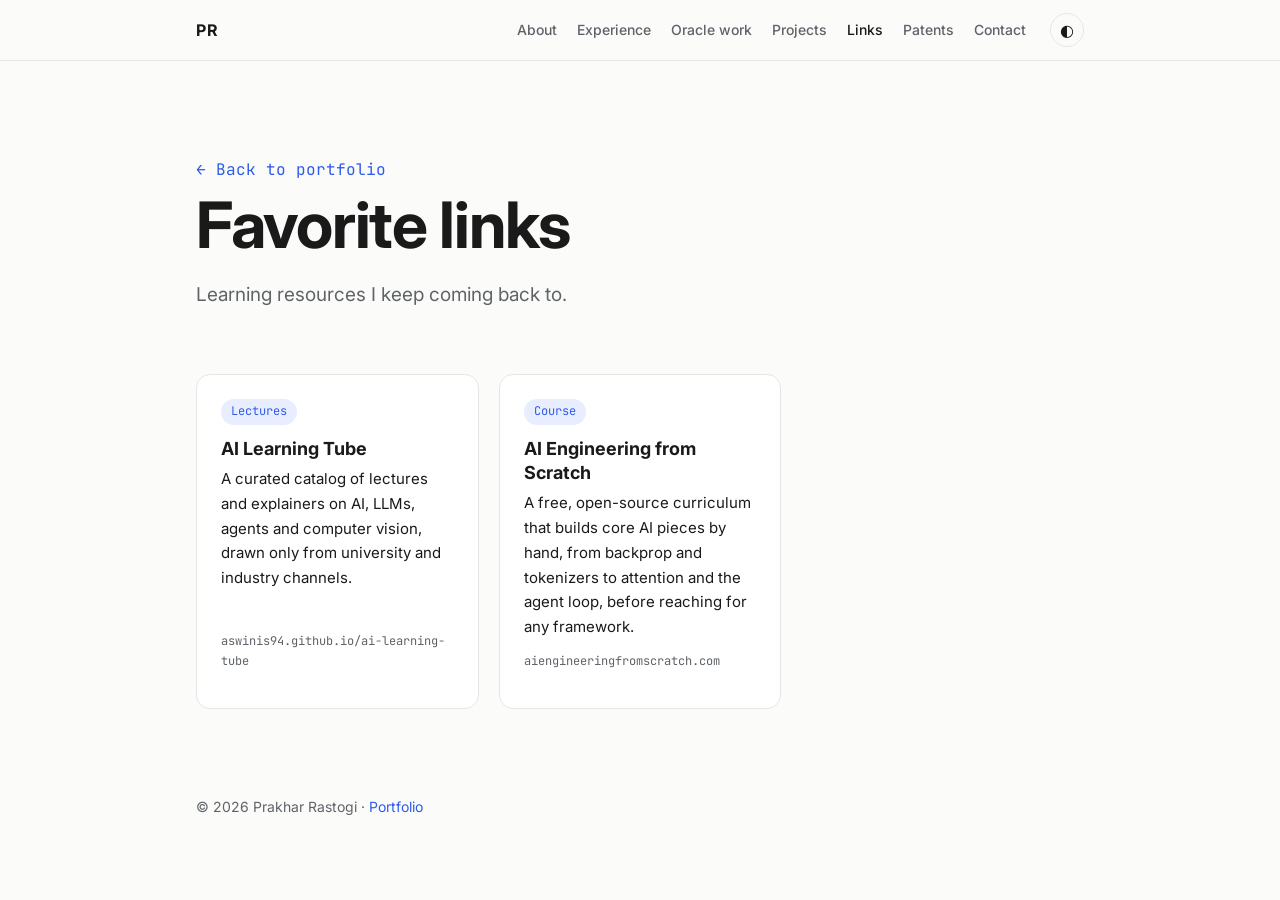
==== links.html @ 48f6272f "Move Favorite links to its own page and add AI Engineering from Scratch" ====
<!doctype html>
<html lang="en">
<head>
  <meta charset="utf-8" />
  <meta name="viewport" content="width=device-width, initial-scale=1" />
  <title>Favorite Links · Prakhar Rastogi</title>
  <meta name="description" content="Learning resources on AI and engineering that Prakhar Rastogi recommends." />
  <link rel="icon" href="assets/favicon.svg" type="image/svg+xml" />
  <link rel="preconnect" href="https://fonts.googleapis.com" />
  <link rel="preconnect" href="https://fonts.gstatic.com" crossorigin />
  <link href="https://fonts.googleapis.com/css2?family=Inter:wght@400;500;600;700&family=JetBrains+Mono:wght@400;500&display=swap" rel="stylesheet" />
  <link rel="stylesheet" href="styles.css" />
  <script>
    // Apply saved theme before paint to avoid a flash.
    try {
      const t = localStorage.getItem("theme");
      if (t) document.documentElement.dataset.theme = t;
    } catch (e) {}
  </script>
</head>
<body>
  <header class="nav">
    <div class="wrap nav-inner">
      <a href="./" class="logo">PR</a>
      <nav>
        <a href="./#about">About</a>
        <a href="./#experience">Experience</a>
        <a href="./#oracle-work">Oracle work</a>
        <a href="./#projects">Projects</a>
        <a href="links.html" aria-current="page">Links</a>
        <a href="./#patents">Patents</a>
        <a href="./#contact">Contact</a>
      </nav>
      <button id="theme-toggle" class="icon-btn" aria-label="Toggle color theme">◐</button>
    </div>
  </header>

  <main id="top">
    <section class="hero wrap page-hero">
      <p class="eyebrow"><a href="./">← Back to portfolio</a></p>
      <h1>Favorite links</h1>
      <p class="lead">Learning resources I keep coming back to.</p>
    </section>

    <section id="links" class="wrap section">
      <div class="cards">
        <a class="card" href="https://aswinis94.github.io/ai-learning-tube/" target="_blank" rel="noopener">
          <p class="tag">Lectures</p>
          <h3>AI Learning Tube</h3>
          <p>A curated catalog of lectures and explainers on AI, LLMs, agents and computer vision, drawn only from university and industry channels.</p>
          <p class="stack">aswinis94.github.io/ai-learning-tube</p>
        </a>
        <a class="card" href="https://aiengineeringfromscratch.com" target="_blank" rel="noopener">
          <p class="tag">Course</p>
          <h3>AI Engineering from Scratch</h3>
          <p>A free, open-source curriculum that builds core AI pieces by hand, from backprop and tokenizers to attention and the agent loop, before reaching for any framework.</p>
          <p class="stack">aiengineeringfromscratch.com</p>
        </a>
      </div>
    </section>
  </main>

  <footer class="wrap footer">
    <p>© <span id="year"></span> Prakhar Rastogi · <a href="./">Portfolio</a></p>
  </footer>

  <script src="script.js"></script>
</body>
</html>
---- styles.css ----
:root {
  --bg: #fbfbfa;
  --surface: #ffffff;
  --text: #1a1a1a;
  --muted: #5f6368;
  --border: #e6e6e3;
  --accent: #2f5bea;
  --accent-soft: #e8eeff;
  --radius: 14px;
  --max: 920px;
}

@media (prefers-color-scheme: dark) {
  :root:not([data-theme="light"]) {
    --bg: #0f1115;
    --surface: #171a21;
    --text: #e8e9ec;
    --muted: #9aa0aa;
    --border: #262a33;
    --accent: #7c9bff;
    --accent-soft: #1d2540;
  }
}
:root[data-theme="dark"] {
  --bg: #0f1115;
  --surface: #171a21;
  --text: #e8e9ec;
  --muted: #9aa0aa;
  --border: #262a33;
  --accent: #7c9bff;
  --accent-soft: #1d2540;
}

* { box-sizing: border-box; }
html { scroll-behavior: smooth; scroll-padding-top: 72px; }
body {
  margin: 0;
  background: var(--bg);
  color: var(--text);
  font: 16px/1.65 "Inter", system-ui, -apple-system, sans-serif;
  -webkit-font-smoothing: antialiased;
}
a { color: var(--accent); text-decoration: none; }
a:hover { text-decoration: underline; }

.wrap { max-width: var(--max); margin: 0 auto; padding: 0 16px; }

/* Nav */
.nav {
  position: sticky; top: 0; z-index: 10;
  background: color-mix(in srgb, var(--bg) 85%, transparent);
  backdrop-filter: blur(10px);
  border-bottom: 1px solid var(--border);
}
.nav-inner { display: flex; align-items: center; gap: 24px; height: 60px; }
.logo { font-weight: 700; color: var(--text); letter-spacing: 0.04em; }
.nav nav { display: flex; gap: 20px; margin-left: auto; }
.nav nav a { color: var(--muted); font-size: 14px; font-weight: 500; }
.nav nav a:hover { color: var(--text); text-decoration: none; }
.icon-btn {
  background: none; border: 1px solid var(--border); color: var(--text);
  width: 34px; height: 34px; border-radius: 50%; cursor: pointer; font-size: 16px;
}

/* Hero */
.hero { padding-top: 96px; padding-bottom: 48px; }
.eyebrow { font-family: "JetBrains Mono", monospace; color: var(--accent); margin: 0 0 8px; }
h1 { font-size: clamp(40px, 7vw, 64px); line-height: 1.05; margin: 0 0 20px; letter-spacing: -0.02em; }
.lead { font-size: 19px; color: var(--muted); max-width: 640px; margin: 0 0 32px; }
.lead strong { color: var(--text); font-weight: 600; }

.cta { display: flex; gap: 12px; flex-wrap: wrap; }
.btn {
  display: inline-block; padding: 10px 18px; border-radius: 999px;
  border: 1px solid var(--border); color: var(--text); font-weight: 500; font-size: 15px;
  background: var(--surface);
}
.btn:hover { text-decoration: none; border-color: var(--accent); }
.btn.primary { background: var(--accent); border-color: var(--accent); color: #fff; }

/* Sections */
.section { padding-top: 56px; padding-bottom: 24px; }
h2 {
  font-size: 13px; text-transform: uppercase; letter-spacing: 0.12em;
  color: var(--muted); font-weight: 600; margin: 0 0 24px;
}
h3 { font-size: 18px; margin: 0 0 6px; line-height: 1.35; }
.meta { color: var(--muted); font-size: 14px; margin: 0; }

.about-grid { display: grid; grid-template-columns: 1.4fr 1fr; gap: 40px; }
.about-grid p { margin-top: 0; }
.skills { list-style: none; padding: 0; margin: 0; display: grid; gap: 14px; font-size: 14px; }
.skills span {
  display: block; font-family: "JetBrains Mono", monospace; font-size: 12px;
  color: var(--accent); margin-bottom: 2px;
}

.job { padding: 20px 0; border-top: 1px solid var(--border); }
.job:first-of-type { border-top: 0; padding-top: 0; }
.job h3 span { color: var(--accent); }
.job ul { margin: 12px 0 0; padding-left: 20px; }
.job li { margin-bottom: 6px; }

.cards { display: grid; grid-template-columns: repeat(auto-fit, minmax(280px, 1fr)); gap: 20px; }
.card {
  display: flex; flex-direction: column;
  background: var(--surface); border: 1px solid var(--border);
  border-radius: var(--radius); padding: 24px; color: var(--text);
  transition: border-color 0.15s, transform 0.15s;
}
.card:hover { border-color: var(--accent); transform: translateY(-2px); text-decoration: none; }
.card p { margin: 0 0 12px; font-size: 15px; }
.tag {
  align-self: flex-start; font-family: "JetBrains Mono", monospace; font-size: 12px !important;
  background: var(--accent-soft); color: var(--accent); padding: 3px 10px; border-radius: 999px;
}
.tag.muted { background: var(--border); color: var(--muted); }
.stats { list-style: none; padding: 0; margin: 4px 0 14px; font-size: 14px; color: var(--muted); }
.stats li { margin-bottom: 6px; }
.stats b { color: var(--text); font-family: "JetBrains Mono", monospace; margin-right: 4px; }
.stack { font-family: "JetBrains Mono", monospace; font-size: 12px !important; color: var(--muted); margin-top: auto !important; }
.link { font-weight: 500; font-size: 15px; }
.case {
  background: var(--surface); border: 1px solid var(--border);
  border-radius: var(--radius); padding: 28px; margin-bottom: 20px;
}
.case .tag { display: inline-block; }
.case h3 { font-size: 21px; margin-top: 10px; }
.case h4 {
  font-size: 13px; text-transform: uppercase; letter-spacing: 0.08em;
  color: var(--muted); margin: 22px 0 8px;
}
.case p { margin: 0 0 8px; }
.case-lead { font-size: 17px; color: var(--muted); }
.case ul { margin: 0; padding-left: 20px; }
.case li { margin-bottom: 8px; }
.case .stack { margin-top: 18px !important; }

.patent p:last-child { color: var(--muted); margin-bottom: 0; }

.page-hero { padding-bottom: 8px; }
.page-hero .eyebrow a { color: inherit; }
.nav nav a[aria-current="page"] { color: var(--text); }
#links { padding-top: 24px; }
#links .cards { grid-template-columns: repeat(auto-fill, minmax(280px, 1fr)); }

.edu { display: grid; grid-template-columns: 1fr 1fr; gap: 20px; }

.contact p { color: var(--muted); margin: 0 0 20px; }

.footer { padding-top: 48px; padding-bottom: 40px; color: var(--muted); font-size: 14px; }

@media (max-width: 720px) {
  .nav nav { display: none; }
  .icon-btn { margin-left: auto; }
  .hero { padding-top: 56px; }
  .about-grid, .edu { grid-template-columns: 1fr; gap: 24px; }
}
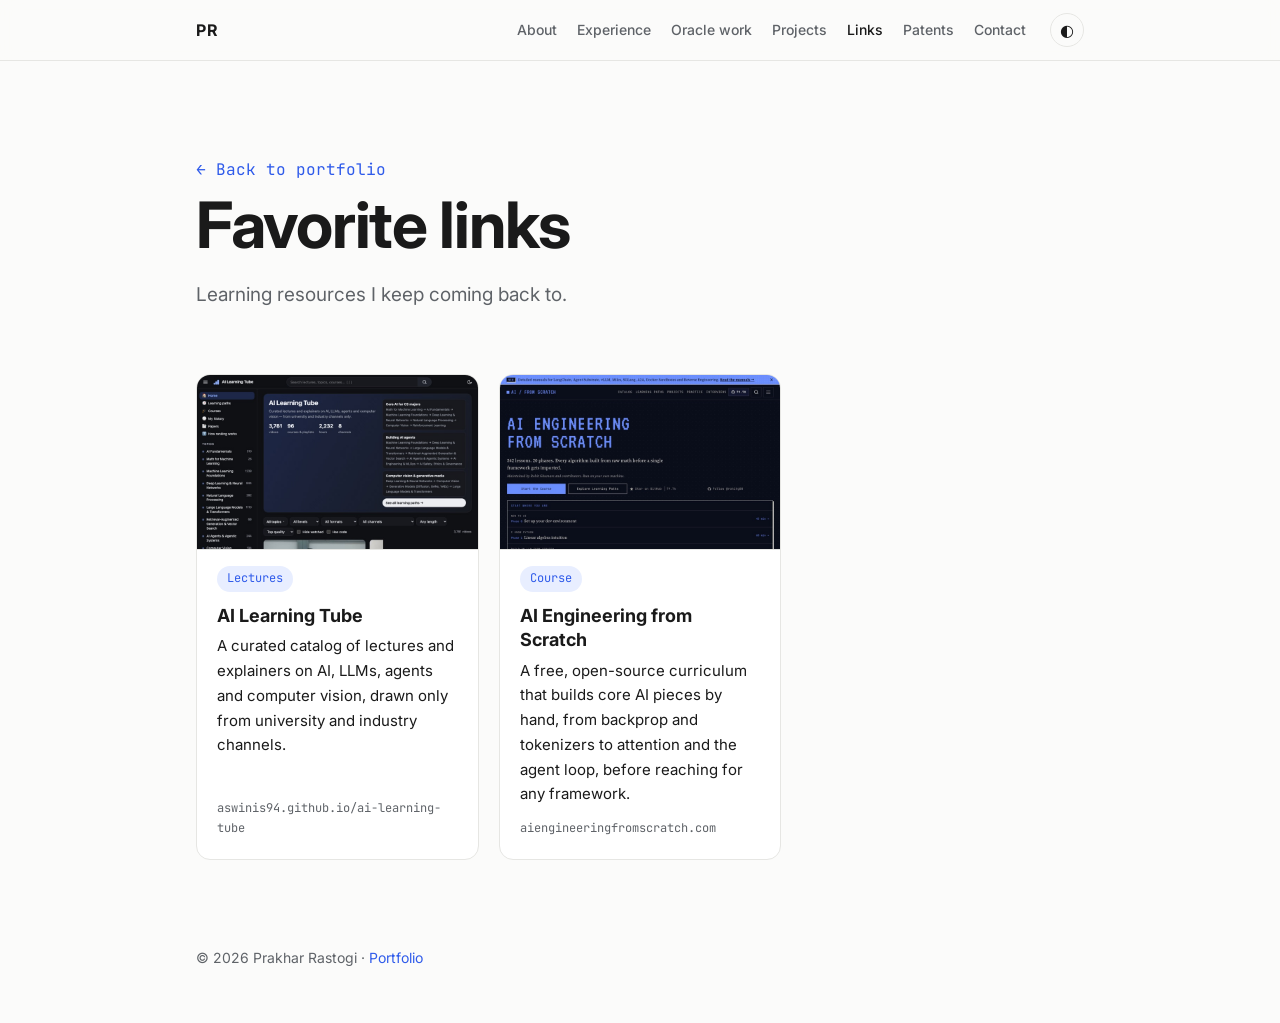
==== commit 3fa5b67e: "Add thumbnails to favorite links" ====
--- a/links.html
+++ b/links.html
@@ -44,13 +44,15 @@
 
     <section id="links" class="wrap section">
       <div class="cards">
-        <a class="card" href="https://aswinis94.github.io/ai-learning-tube/" target="_blank" rel="noopener">
+        <a class="card link-card" href="https://aswinis94.github.io/ai-learning-tube/" target="_blank" rel="noopener">
+          <img class="thumb" src="assets/links/ai-learning-tube.jpg" alt="AI Learning Tube home page" width="800" height="500" loading="lazy" />
           <p class="tag">Lectures</p>
           <h3>AI Learning Tube</h3>
           <p>A curated catalog of lectures and explainers on AI, LLMs, agents and computer vision, drawn only from university and industry channels.</p>
           <p class="stack">aswinis94.github.io/ai-learning-tube</p>
         </a>
-        <a class="card" href="https://aiengineeringfromscratch.com" target="_blank" rel="noopener">
+        <a class="card link-card" href="https://aiengineeringfromscratch.com" target="_blank" rel="noopener">
+          <img class="thumb" src="assets/links/ai-engineering-from-scratch.jpg" alt="AI Engineering from Scratch home page" width="800" height="500" loading="lazy" />
           <p class="tag">Course</p>
           <h3>AI Engineering from Scratch</h3>
           <p>A free, open-source curriculum that builds core AI pieces by hand, from backprop and tokenizers to attention and the agent loop, before reaching for any framework.</p>
--- a/styles.css
+++ b/styles.css
@@ -142,6 +142,14 @@
 .page-hero .eyebrow a { color: inherit; }
 .nav nav a[aria-current="page"] { color: var(--text); }
 #links { padding-top: 24px; }
+.link-card { padding: 0; overflow: hidden; }
+.link-card > :not(.thumb) { margin-left: 20px !important; margin-right: 20px !important; }
+.link-card .tag { margin-top: 16px !important; }
+.link-card .stack { margin-bottom: 20px !important; }
+.thumb {
+  display: block; width: 100%; height: auto; aspect-ratio: 16 / 10; object-fit: cover; object-position: top;
+  border-bottom: 1px solid var(--border); background: var(--border);
+}
 #links .cards { grid-template-columns: repeat(auto-fill, minmax(280px, 1fr)); }
 
 .edu { display: grid; grid-template-columns: 1fr 1fr; gap: 20px; }
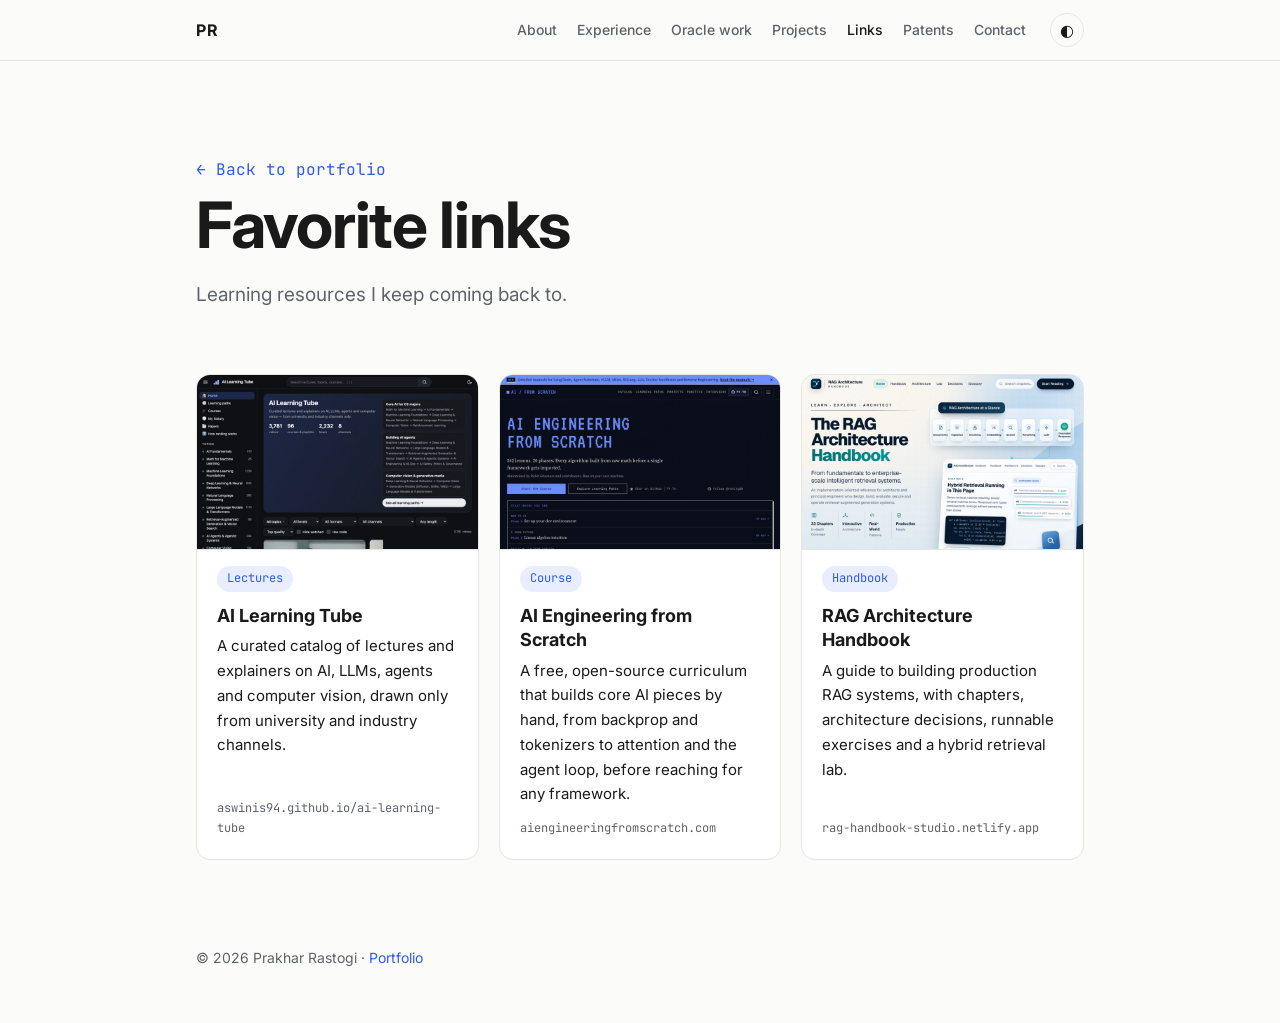
==== commit 6b16e037: "Add RAG Architecture Handbook to favorite links" ====
--- a/links.html
+++ b/links.html
@@ -58,6 +58,13 @@
           <p>A free, open-source curriculum that builds core AI pieces by hand, from backprop and tokenizers to attention and the agent loop, before reaching for any framework.</p>
           <p class="stack">aiengineeringfromscratch.com</p>
         </a>
+        <a class="card link-card" href="https://rag-handbook-studio.netlify.app" target="_blank" rel="noopener">
+          <img class="thumb" src="assets/links/rag-architecture-handbook.jpg" alt="RAG Architecture Handbook home page" width="800" height="500" loading="lazy" />
+          <p class="tag">Handbook</p>
+          <h3>RAG Architecture Handbook</h3>
+          <p>A guide to building production RAG systems, with chapters, architecture decisions, runnable exercises and a hybrid retrieval lab.</p>
+          <p class="stack">rag-handbook-studio.netlify.app</p>
+        </a>
       </div>
     </section>
   </main>
